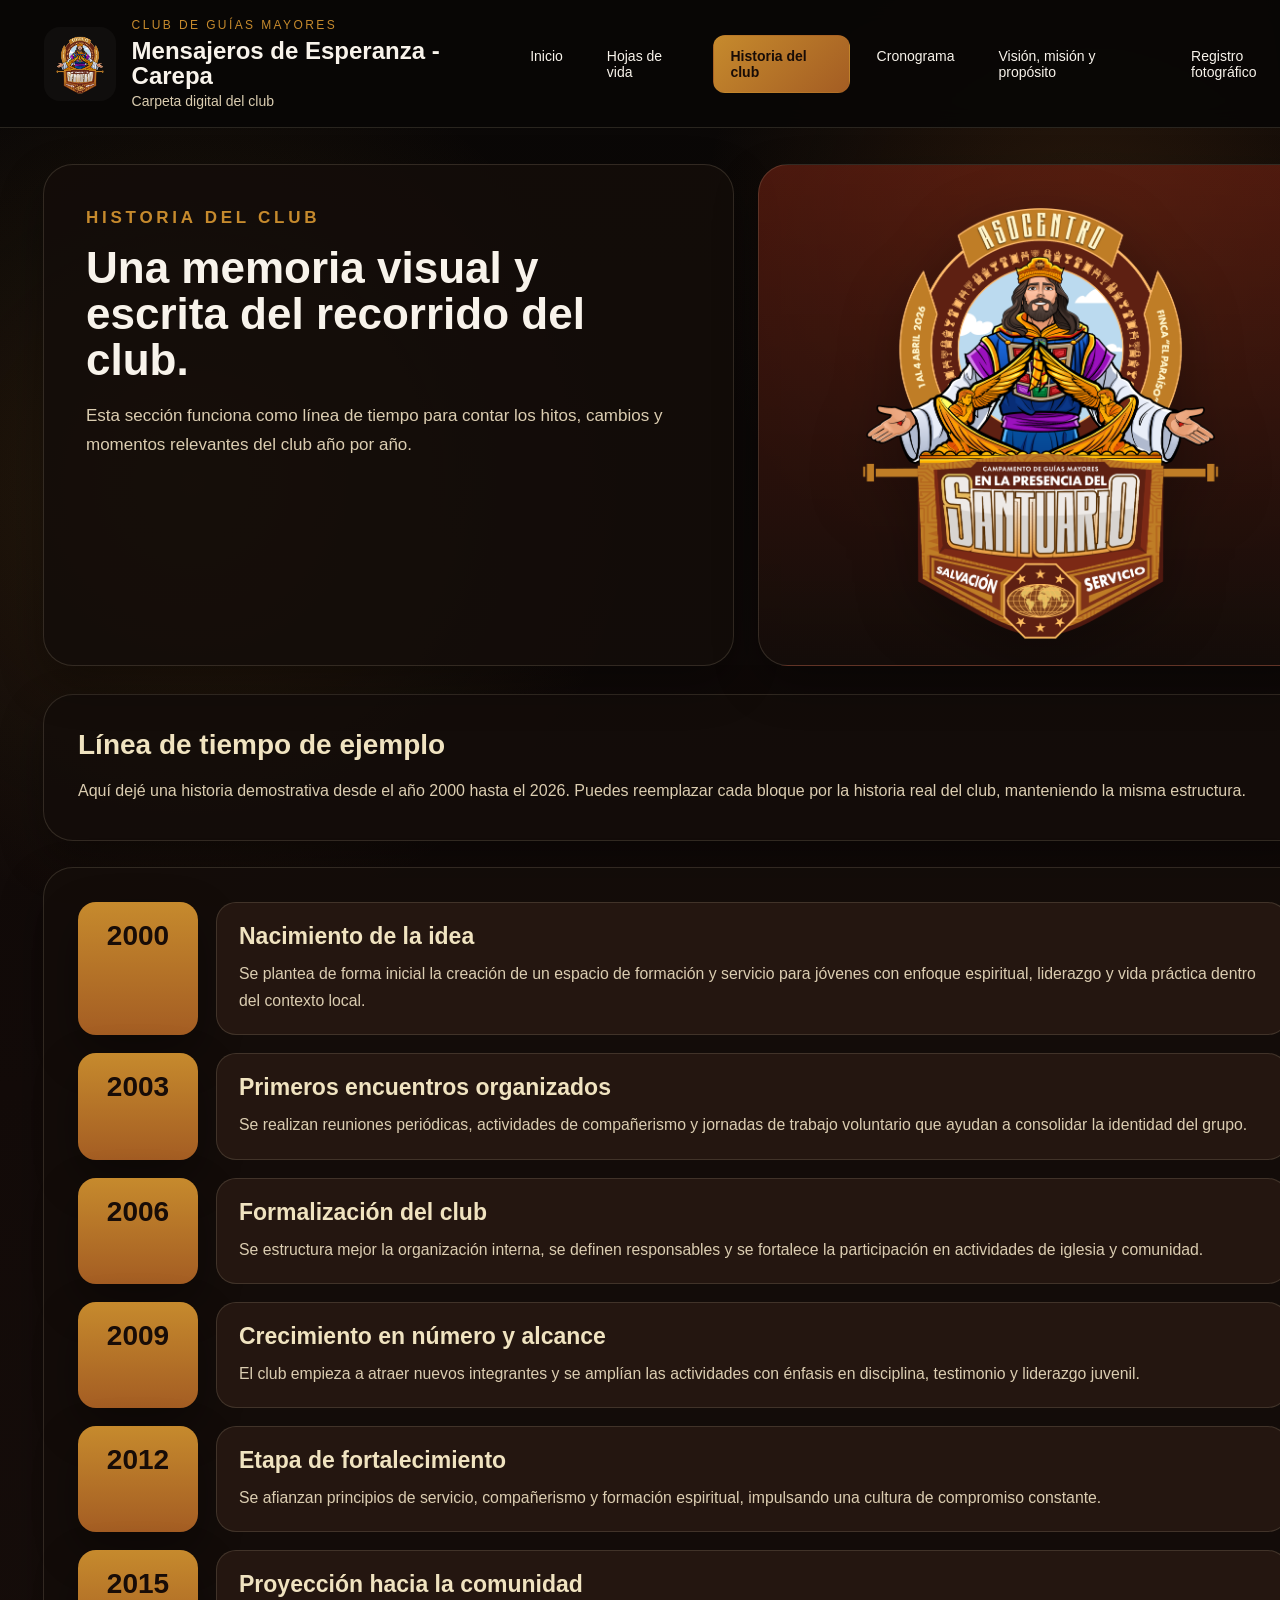
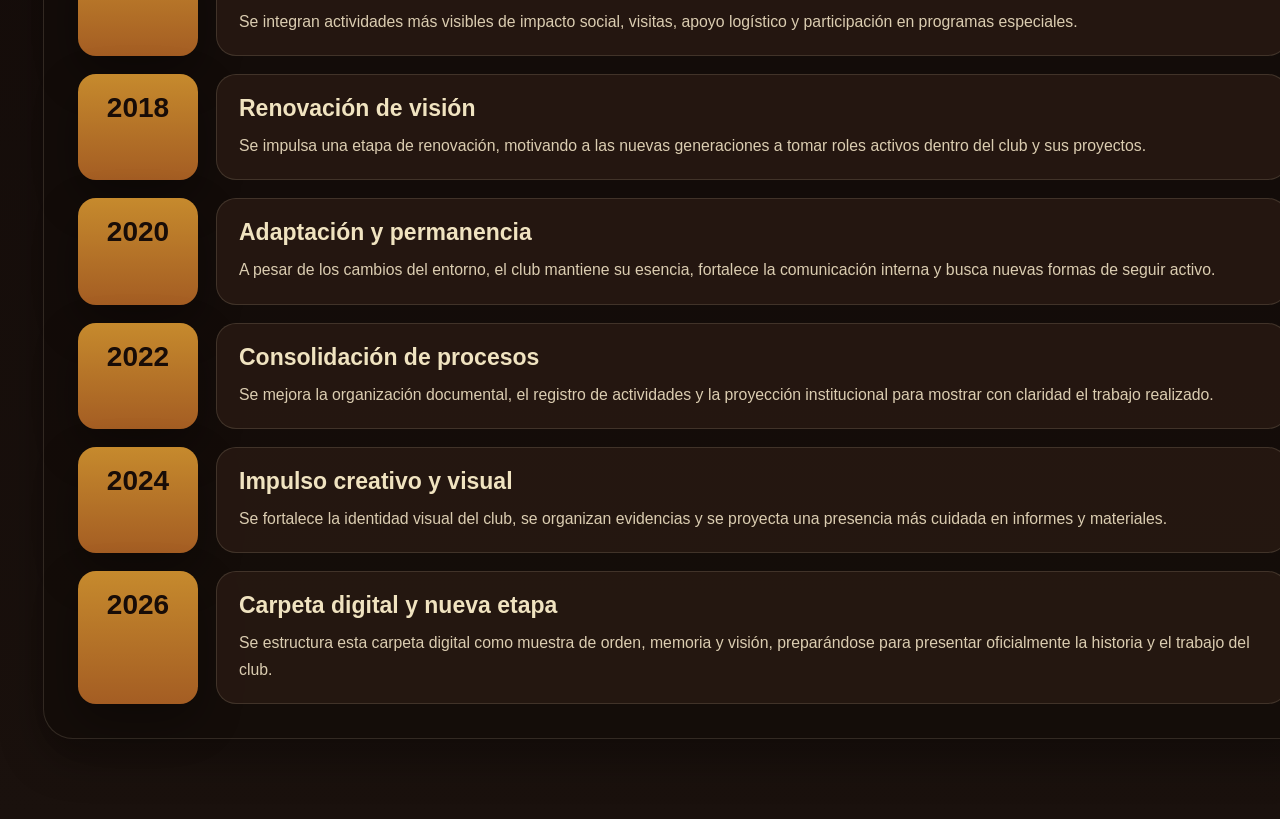
==== pages/historia.html @ 250b2249 "firts commit" ====
<!DOCTYPE html>
<html lang="es">
<head>
  <meta charset="UTF-8" />
  <title>Historia del club</title>
  <link rel="stylesheet" href="../styles/pages.css" />
</head>
<body data-page="historia">
  <header class="site-header">
    <div class="brand-box">
      <img src="../img/logo-campamento.png" alt="Logo del campamento" class="brand-logo" />
      <div class="brand-copy">
        <p class="eyebrow">CLUB DE GUÍAS MAYORES</p>
        <h1>Mensajeros de Esperanza - Carepa</h1>
        <p class="subcopy">Carpeta digital del club</p>
      </div>
    </div>

      <nav class="main-nav">
        <!-- Navegación principal del sitio -->
        <a href="../index.html" data-nav="inicio">Inicio</a>
        <a href="hojas-de-vida.html" data-nav="hojas">Hojas de vida</a>
        <a href="historia.html" data-nav="historia">Historia del club</a>
        <a href="cronograma.html" data-nav="cronograma">Cronograma</a>
        <a href="vision-mision-proposito.html" data-nav="vision">Visión, misión y propósito</a>
        <a href="registro-fotografico.html" data-nav="registro">Registro fotográfico</a>
      </nav>

  </header>

  <main class="page-shell">
    <section class="page-hero">
      <div class="hero-copy">
        <p class="page-tag">HISTORIA DEL CLUB</p>
        <h2>Una memoria visual y escrita del recorrido del club.</h2>
        <p>Esta sección funciona como línea de tiempo para contar los hitos, cambios y momentos relevantes del club año por año.</p>
      </div>
      <div class="hero-side"><img src="../img/logo-campamento.png" alt="Logo del campamento"></div>
    </section>
    
<section class="content-panel">
  <h3 class="panel-title">Línea de tiempo de ejemplo</h3>
  <p class="panel-text">
    Aquí dejé una historia demostrativa desde el año 2000 hasta el 2026. Puedes reemplazar cada bloque
    por la historia real del club, manteniendo la misma estructura.
  </p>
</section>
<section class="content-panel">
  <div class="timeline">
    
      <article class="timeline-item">
        <div class="timeline-year">2000</div>
        <div class="timeline-content">
          <h3>Nacimiento de la idea</h3>
          <p>Se plantea de forma inicial la creación de un espacio de formación y servicio para jóvenes con enfoque espiritual, liderazgo y vida práctica dentro del contexto local.</p>
        </div>
      </article>
      <article class="timeline-item">
        <div class="timeline-year">2003</div>
        <div class="timeline-content">
          <h3>Primeros encuentros organizados</h3>
          <p>Se realizan reuniones periódicas, actividades de compañerismo y jornadas de trabajo voluntario que ayudan a consolidar la identidad del grupo.</p>
        </div>
      </article>
      <article class="timeline-item">
        <div class="timeline-year">2006</div>
        <div class="timeline-content">
          <h3>Formalización del club</h3>
          <p>Se estructura mejor la organización interna, se definen responsables y se fortalece la participación en actividades de iglesia y comunidad.</p>
        </div>
      </article>
      <article class="timeline-item">
        <div class="timeline-year">2009</div>
        <div class="timeline-content">
          <h3>Crecimiento en número y alcance</h3>
          <p>El club empieza a atraer nuevos integrantes y se amplían las actividades con énfasis en disciplina, testimonio y liderazgo juvenil.</p>
        </div>
      </article>
      <article class="timeline-item">
        <div class="timeline-year">2012</div>
        <div class="timeline-content">
          <h3>Etapa de fortalecimiento</h3>
          <p>Se afianzan principios de servicio, compañerismo y formación espiritual, impulsando una cultura de compromiso constante.</p>
        </div>
      </article>
      <article class="timeline-item">
        <div class="timeline-year">2015</div>
        <div class="timeline-content">
          <h3>Proyección hacia la comunidad</h3>
          <p>Se integran actividades más visibles de impacto social, visitas, apoyo logístico y participación en programas especiales.</p>
        </div>
      </article>
      <article class="timeline-item">
        <div class="timeline-year">2018</div>
        <div class="timeline-content">
          <h3>Renovación de visión</h3>
          <p>Se impulsa una etapa de renovación, motivando a las nuevas generaciones a tomar roles activos dentro del club y sus proyectos.</p>
        </div>
      </article>
      <article class="timeline-item">
        <div class="timeline-year">2020</div>
        <div class="timeline-content">
          <h3>Adaptación y permanencia</h3>
          <p>A pesar de los cambios del entorno, el club mantiene su esencia, fortalece la comunicación interna y busca nuevas formas de seguir activo.</p>
        </div>
      </article>
      <article class="timeline-item">
        <div class="timeline-year">2022</div>
        <div class="timeline-content">
          <h3>Consolidación de procesos</h3>
          <p>Se mejora la organización documental, el registro de actividades y la proyección institucional para mostrar con claridad el trabajo realizado.</p>
        </div>
      </article>
      <article class="timeline-item">
        <div class="timeline-year">2024</div>
        <div class="timeline-content">
          <h3>Impulso creativo y visual</h3>
          <p>Se fortalece la identidad visual del club, se organizan evidencias y se proyecta una presencia más cuidada en informes y materiales.</p>
        </div>
      </article>
      <article class="timeline-item">
        <div class="timeline-year">2026</div>
        <div class="timeline-content">
          <h3>Carpeta digital y nueva etapa</h3>
          <p>Se estructura esta carpeta digital como muestra de orden, memoria y visión, preparándose para presentar oficialmente la historia y el trabajo del club.</p>
        </div>
      </article>
  </div>
</section>

  </main>
  <script src="../js/main.js"></script>
</body>
</html>
---- styles/pages.css ----
/* =========================================
   ESTILOS PARA TODAS LAS SUBPÁGINAS
   Ruta: /styles/pages.css
   ========================================= */
:root {
  --bg-dark: #0d0908; --panel: rgba(20, 13, 10, 0.88); --panel-soft: rgba(38, 24, 18, 0.92);
  --wine: #7a2313; --copper: #a45d23; --gold: #c68a2d; --sand: #f0e3c0;
  --text-main: #f8f3eb; --text-soft: #dbcdb1; --line: rgba(240, 227, 192, 0.14);
  --shadow: 0 18px 45px rgba(0, 0, 0, 0.32);
}
* { box-sizing: border-box; margin: 0; padding: 0; }
body {
  min-width: 1366px; font-family: "Segoe UI", Arial, sans-serif; color: var(--text-main);
  background:
    radial-gradient(circle at 15% 20%, rgba(198, 138, 45, 0.14), transparent 20%),
    radial-gradient(circle at 85% 10%, rgba(164, 93, 35, 0.20), transparent 16%),
    linear-gradient(180deg, #090706, #130b09 45%, #1a110d 100%);
}
.site-header {
  position: sticky; top: 0; z-index: 999; display: flex; align-items: center; justify-content: space-between;
  padding: 18px 44px; background: rgba(9, 7, 6, 0.94); border-bottom: 1px solid var(--line); backdrop-filter: blur(12px);
}
.brand-box { display: flex; align-items: center; gap: 16px; }
.brand-logo { width: 74px; height: 74px; object-fit: contain; border-radius: 16px; background: rgba(255, 255, 255, 0.03); padding: 4px; }
.brand-copy h1 { font-size: 24px; line-height: 1.05; }
.eyebrow { color: var(--gold); font-size: 12px; letter-spacing: 0.2em; margin-bottom: 6px; }
.subcopy { color: var(--text-soft); font-size: 14px; margin-top: 5px; }
.main-nav { display: flex; gap: 10px; }
.main-nav a {
  text-decoration: none; color: var(--text-main); padding: 12px 16px; border-radius: 12px;
  border: 1px solid transparent; transition: all 0.25s ease; font-size: 14px;
}
.main-nav a:hover { background: rgba(198, 138, 45, 0.12); border-color: rgba(198, 138, 45, 0.34); transform: translateY(-2px); }
.main-nav a.active { background: linear-gradient(135deg, var(--gold), var(--copper)); color: #180c07; font-weight: 800; }
.page-shell { width: 1280px; margin: 36px auto 80px; }
.page-hero { display: grid; grid-template-columns: 1.1fr 0.9fr; gap: 24px; margin-bottom: 28px; }
.hero-copy, .hero-side {
  background: var(--panel); border: 1px solid var(--line); border-radius: 30px; box-shadow: var(--shadow);
}
.hero-copy { padding: 38px 42px; }
.hero-copy .page-tag { color: var(--gold); letter-spacing: 0.22em; font-weight: 700; margin-bottom: 12px; }
.hero-copy h2 { font-size: 44px; margin-bottom: 18px; line-height: 1.05; }
.hero-copy p { color: var(--text-soft); line-height: 1.72; font-size: 17px; margin-bottom: 12px; }
.hero-side {
  display: flex; align-items: center; justify-content: center; min-height: 280px; overflow: hidden;
  background: radial-gradient(circle at center, rgba(198, 138, 45, 0.18), transparent 30%),
              linear-gradient(180deg, rgba(122, 35, 19, 0.56), rgba(20, 13, 10, 0.92));
}
.hero-side img { width: 72%; object-fit: contain; filter: drop-shadow(0 18px 30px rgba(0, 0, 0, 0.3)); }
.content-panel {
  background: var(--panel); border: 1px solid var(--line); border-radius: 30px; box-shadow: var(--shadow);
  padding: 34px; margin-bottom: 26px;
}
.panel-title { color: var(--sand); font-size: 28px; margin-bottom: 16px; }
.panel-text { color: var(--text-soft); line-height: 1.8; font-size: 16px; }
.pdf-frame { width: 100%; height: 860px; border: 1px solid rgba(240, 227, 192, 0.16); border-radius: 18px; background: #fff; }
.download-row { display: flex; gap: 16px; margin-top: 20px; }
.primary-btn, .secondary-btn {
  display: inline-flex; align-items: center; justify-content: center; min-width: 190px; padding: 14px 18px;
  border-radius: 14px; text-decoration: none; font-weight: 700; transition: all 0.25s ease;
}
.primary-btn { color: #180c07; background: linear-gradient(135deg, var(--gold), #e2b86a); }
.primary-btn:hover { transform: translateY(-2px); box-shadow: 0 14px 28px rgba(198, 138, 45, 0.26); }
.secondary-btn { color: var(--sand); border: 1px solid rgba(240, 227, 192, 0.2); background: rgba(255, 255, 255, 0.03); }
.secondary-btn:hover { background: rgba(240, 227, 192, 0.08); }
.timeline { display: grid; gap: 18px; }
.timeline-item { display: grid; grid-template-columns: 120px 1fr; gap: 18px; align-items: stretch; }
.timeline-year {
  padding: 18px 16px; border-radius: 18px; background: linear-gradient(180deg, var(--gold), var(--copper));
  color: #180c07; font-weight: 900; font-size: 28px; text-align: center; box-shadow: var(--shadow);
}
.timeline-content { padding: 20px 22px; border-radius: 20px; background: var(--panel-soft); border: 1px solid var(--line); }
.timeline-content h3 { color: var(--sand); margin-bottom: 10px; font-size: 23px; }
.timeline-content p { color: var(--text-soft); line-height: 1.72; font-size: 15.8px; }
.statement-grid { display: grid; grid-template-columns: repeat(3, 1fr); gap: 22px; }
.statement-card {
  padding: 28px; border-radius: 24px; background: linear-gradient(180deg, rgba(122, 35, 19, 0.55), rgba(41, 24, 18, 0.92));
  border: 1px solid rgba(198, 138, 45, 0.18); transition: transform 0.25s ease, border-color 0.25s ease;
}
.statement-card:hover { transform: translateY(-4px); border-color: rgba(240, 227, 192, 0.3); }
.statement-card h3 { color: var(--sand); margin-bottom: 12px; font-size: 24px; }
.statement-card p, .statement-card ul { color: var(--text-soft); line-height: 1.75; font-size: 15.8px; }
.statement-card ul { padding-left: 18px; }
.gallery-wrap { display: grid; gap: 22px; }
.activity-card {
  border-radius: 28px; overflow: hidden; border: 1px solid var(--line); background: var(--panel); box-shadow: var(--shadow);
}
.activity-header {
  display: flex; justify-content: space-between; align-items: center; padding: 24px 28px;
  background: linear-gradient(90deg, rgba(122, 35, 19, 0.75), rgba(164, 93, 35, 0.48));
}
.activity-header h3 { color: var(--sand); font-size: 26px; }
.activity-header p, .activity-header span { color: var(--text-soft); }
.carousel-shell { position: relative; padding: 26px 28px 30px; overflow: hidden; }
.carousel-track { display: flex; gap: 16px; transition: transform 0.35s ease; }
.carousel-slide {
  min-width: calc(33.333% - 11px); background: rgba(255, 255, 255, 0.02);
  border-radius: 22px; overflow: hidden; border: 1px solid rgba(240, 227, 192, 0.08);
}
.carousel-slide img { display: block; width: 100%; height: 240px; object-fit: cover; }
.carousel-caption { padding: 16px; color: var(--text-soft); line-height: 1.6; }
.carousel-controls { display: flex; gap: 12px; margin-top: 18px; }
.carousel-btn {
  appearance: none; border: none; cursor: pointer; padding: 12px 16px; border-radius: 12px;
  background: linear-gradient(135deg, var(--gold), var(--copper)); color: #180c07; font-weight: 800; transition: transform 0.22s ease;
}
.carousel-btn:hover { transform: translateY(-2px); }
.edit-tip { margin-top: 12px; color: #d9c094; font-size: 14px; }
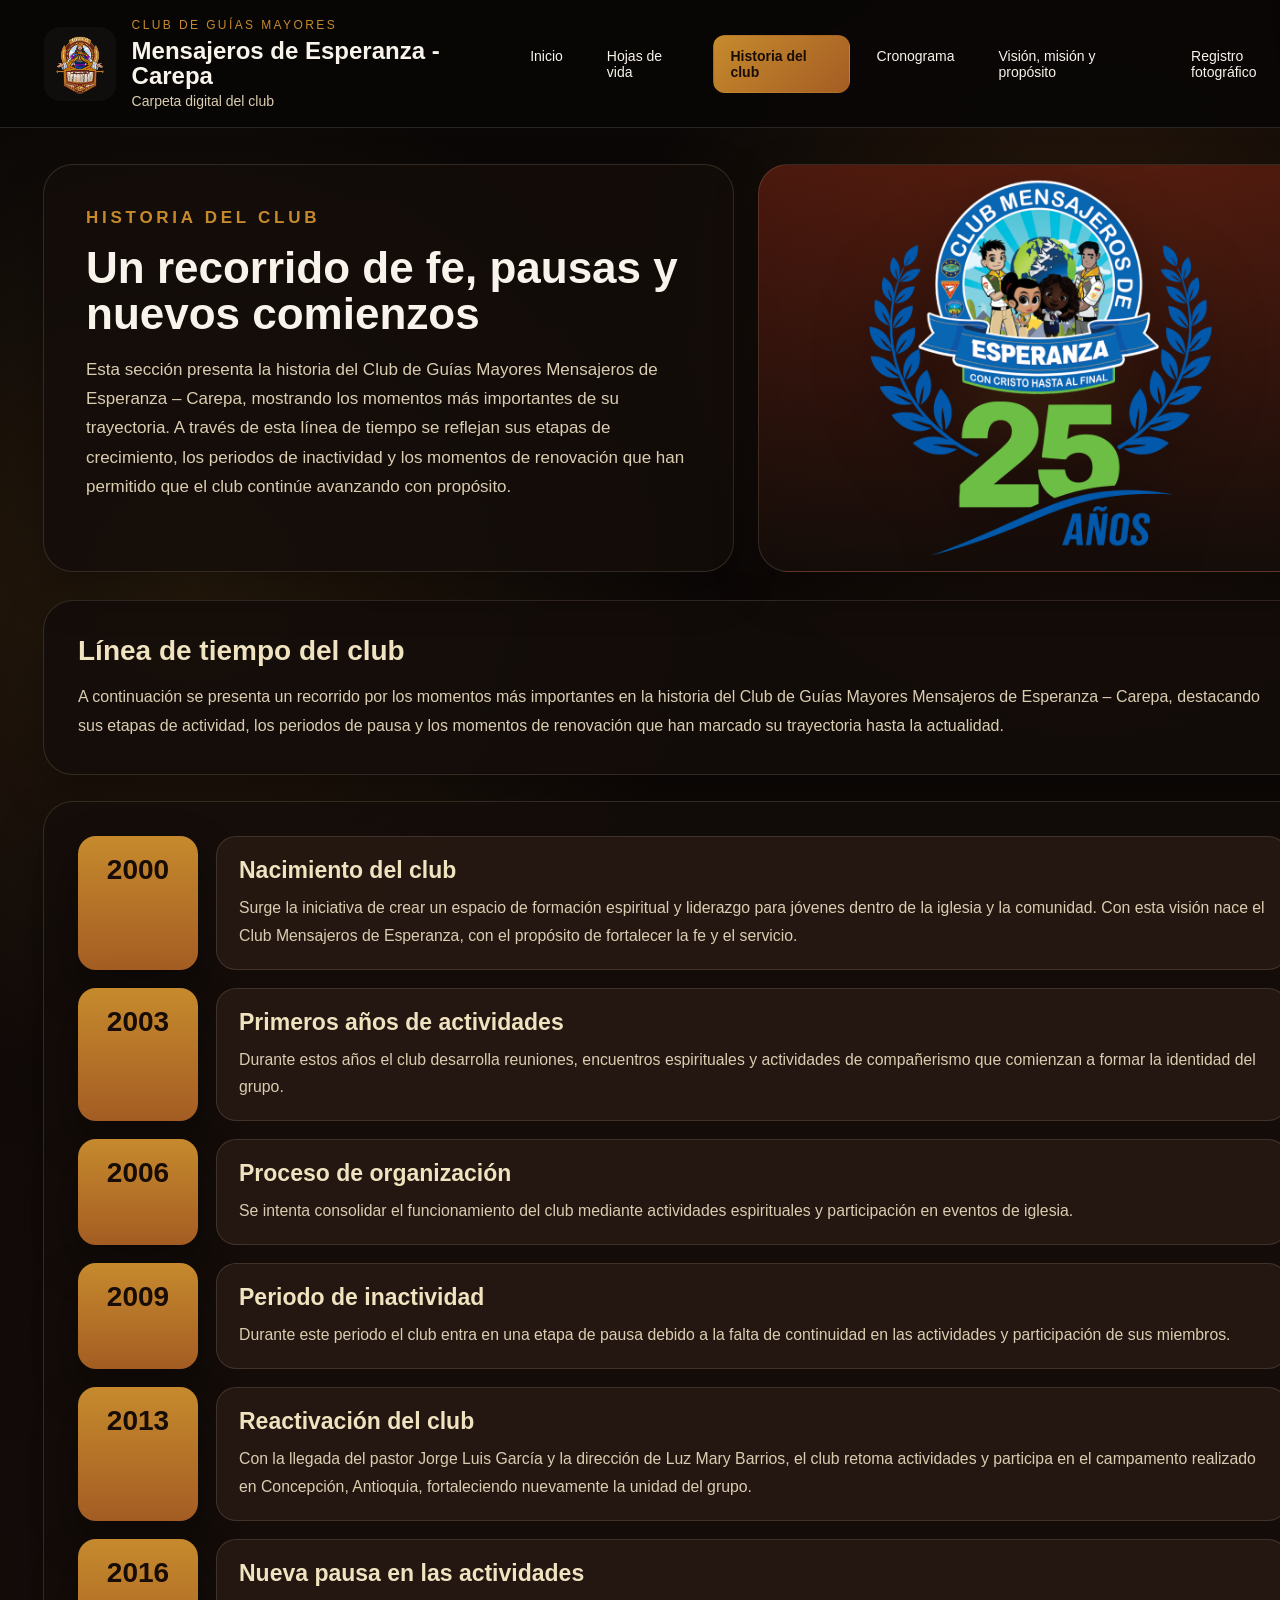
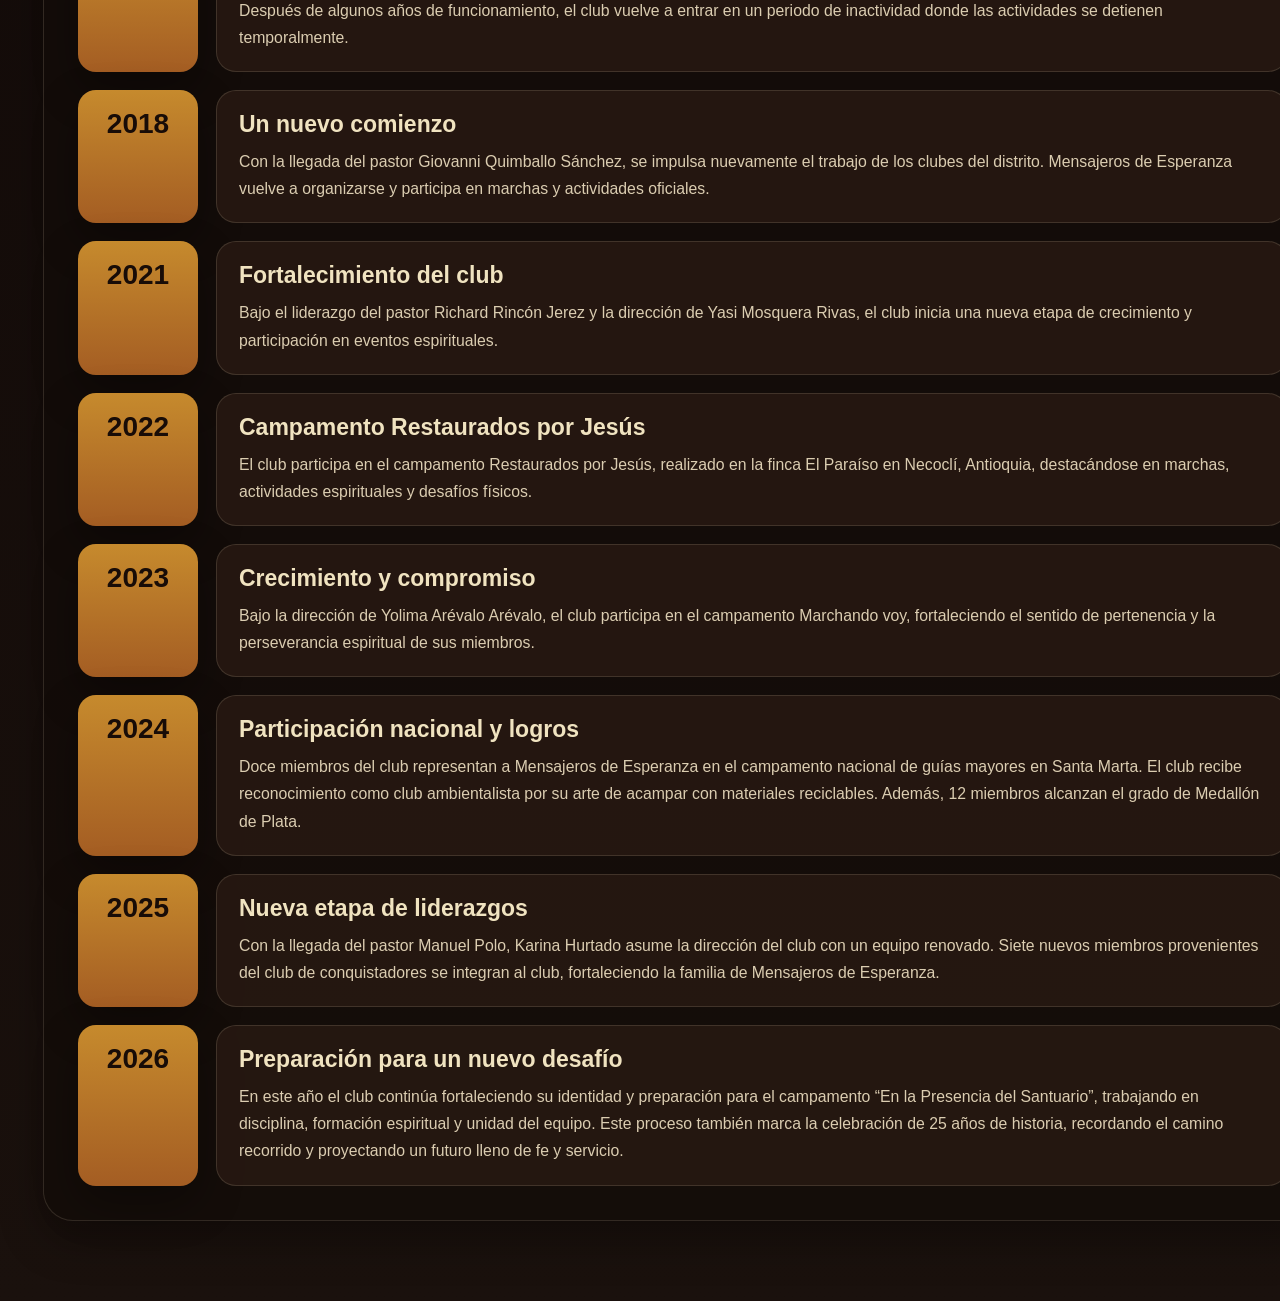
==== commit 33dc8683: "falta poco soldado" ====
--- a/pages/historia.html
+++ b/pages/historia.html
@@ -1,10 +1,12 @@
 <!DOCTYPE html>
 <html lang="es">
+
 <head>
   <meta charset="UTF-8" />
   <title>Historia del club</title>
   <link rel="stylesheet" href="../styles/pages.css" />
 </head>
+
 <body data-page="historia">
   <header class="site-header">
     <div class="brand-box">
@@ -16,15 +18,15 @@
       </div>
     </div>
 
-      <nav class="main-nav">
-        <!-- Navegación principal del sitio -->
-        <a href="../index.html" data-nav="inicio">Inicio</a>
-        <a href="hojas-de-vida.html" data-nav="hojas">Hojas de vida</a>
-        <a href="historia.html" data-nav="historia">Historia del club</a>
-        <a href="cronograma.html" data-nav="cronograma">Cronograma</a>
-        <a href="vision-mision-proposito.html" data-nav="vision">Visión, misión y propósito</a>
-        <a href="registro-fotografico.html" data-nav="registro">Registro fotográfico</a>
-      </nav>
+    <nav class="main-nav">
+      <!-- Navegación principal del sitio -->
+      <a href="../index.html" data-nav="inicio">Inicio</a>
+      <a href="hojas-de-vida.html" data-nav="hojas">Hojas de vida</a>
+      <a href="historia.html" data-nav="historia">Historia del club</a>
+      <a href="cronograma.html" data-nav="cronograma">Cronograma</a>
+      <a href="vision-mision-proposito.html" data-nav="vision">Visión, misión y propósito</a>
+      <a href="registro-fotografico.html" data-nav="registro">Registro fotográfico</a>
+    </nav>
 
   </header>
 
@@ -32,103 +34,143 @@
     <section class="page-hero">
       <div class="hero-copy">
         <p class="page-tag">HISTORIA DEL CLUB</p>
-        <h2>Una memoria visual y escrita del recorrido del club.</h2>
-        <p>Esta sección funciona como línea de tiempo para contar los hitos, cambios y momentos relevantes del club año por año.</p>
+        <h2>Un recorrido de fe, pausas y nuevos comienzos</h2>
+        <p>Esta sección presenta la historia del Club de Guías Mayores Mensajeros de Esperanza – Carepa, mostrando los
+          momentos más importantes de su trayectoria. A través de esta línea de tiempo se reflejan sus etapas de
+          crecimiento, los periodos de inactividad y los momentos de renovación que han permitido que el club continúe
+          avanzando con propósito.</p>
       </div>
-      <div class="hero-side"><img src="../img/logo-campamento.png" alt="Logo del campamento"></div>
+      <div class="hero-side"><img src="../img/25_años_logo_mensajeros.png" alt="Logo del campamento"></div>
     </section>
-    
-<section class="content-panel">
-  <h3 class="panel-title">Línea de tiempo de ejemplo</h3>
-  <p class="panel-text">
-    Aquí dejé una historia demostrativa desde el año 2000 hasta el 2026. Puedes reemplazar cada bloque
-    por la historia real del club, manteniendo la misma estructura.
-  </p>
-</section>
-<section class="content-panel">
-  <div class="timeline">
-    
-      <article class="timeline-item">
-        <div class="timeline-year">2000</div>
-        <div class="timeline-content">
-          <h3>Nacimiento de la idea</h3>
-          <p>Se plantea de forma inicial la creación de un espacio de formación y servicio para jóvenes con enfoque espiritual, liderazgo y vida práctica dentro del contexto local.</p>
-        </div>
-      </article>
-      <article class="timeline-item">
-        <div class="timeline-year">2003</div>
-        <div class="timeline-content">
-          <h3>Primeros encuentros organizados</h3>
-          <p>Se realizan reuniones periódicas, actividades de compañerismo y jornadas de trabajo voluntario que ayudan a consolidar la identidad del grupo.</p>
-        </div>
-      </article>
-      <article class="timeline-item">
-        <div class="timeline-year">2006</div>
-        <div class="timeline-content">
-          <h3>Formalización del club</h3>
-          <p>Se estructura mejor la organización interna, se definen responsables y se fortalece la participación en actividades de iglesia y comunidad.</p>
-        </div>
-      </article>
-      <article class="timeline-item">
-        <div class="timeline-year">2009</div>
-        <div class="timeline-content">
-          <h3>Crecimiento en número y alcance</h3>
-          <p>El club empieza a atraer nuevos integrantes y se amplían las actividades con énfasis en disciplina, testimonio y liderazgo juvenil.</p>
-        </div>
-      </article>
-      <article class="timeline-item">
-        <div class="timeline-year">2012</div>
-        <div class="timeline-content">
-          <h3>Etapa de fortalecimiento</h3>
-          <p>Se afianzan principios de servicio, compañerismo y formación espiritual, impulsando una cultura de compromiso constante.</p>
-        </div>
-      </article>
-      <article class="timeline-item">
-        <div class="timeline-year">2015</div>
-        <div class="timeline-content">
-          <h3>Proyección hacia la comunidad</h3>
-          <p>Se integran actividades más visibles de impacto social, visitas, apoyo logístico y participación en programas especiales.</p>
-        </div>
-      </article>
-      <article class="timeline-item">
-        <div class="timeline-year">2018</div>
-        <div class="timeline-content">
-          <h3>Renovación de visión</h3>
-          <p>Se impulsa una etapa de renovación, motivando a las nuevas generaciones a tomar roles activos dentro del club y sus proyectos.</p>
-        </div>
-      </article>
-      <article class="timeline-item">
-        <div class="timeline-year">2020</div>
-        <div class="timeline-content">
-          <h3>Adaptación y permanencia</h3>
-          <p>A pesar de los cambios del entorno, el club mantiene su esencia, fortalece la comunicación interna y busca nuevas formas de seguir activo.</p>
-        </div>
-      </article>
-      <article class="timeline-item">
-        <div class="timeline-year">2022</div>
-        <div class="timeline-content">
-          <h3>Consolidación de procesos</h3>
-          <p>Se mejora la organización documental, el registro de actividades y la proyección institucional para mostrar con claridad el trabajo realizado.</p>
-        </div>
-      </article>
-      <article class="timeline-item">
-        <div class="timeline-year">2024</div>
-        <div class="timeline-content">
-          <h3>Impulso creativo y visual</h3>
-          <p>Se fortalece la identidad visual del club, se organizan evidencias y se proyecta una presencia más cuidada en informes y materiales.</p>
-        </div>
-      </article>
-      <article class="timeline-item">
-        <div class="timeline-year">2026</div>
-        <div class="timeline-content">
-          <h3>Carpeta digital y nueva etapa</h3>
-          <p>Se estructura esta carpeta digital como muestra de orden, memoria y visión, preparándose para presentar oficialmente la historia y el trabajo del club.</p>
-        </div>
-      </article>
-  </div>
-</section>
+
+    <section class="content-panel">
+      <h3 class="panel-title">Línea de tiempo del club</h3>
+        <p class="panel-text">
+          A continuación se presenta un recorrido por los momentos más importantes en la historia del Club de Guías
+          Mayores Mensajeros de Esperanza – Carepa, destacando sus etapas de actividad, los periodos de pausa y los
+          momentos de renovación que han marcado su trayectoria hasta la actualidad.
+        </p>
+    </section>
+    <section class="content-panel">
+      <div class="timeline">
+
+        <article class="timeline-item">
+          <div class="timeline-year">2000</div>
+          <div class="timeline-content">
+            <h3>Nacimiento del club</h3>
+            <p>Surge la iniciativa de crear un espacio de formación espiritual y liderazgo para jóvenes dentro de la
+              iglesia y la comunidad. Con esta visión nace el Club Mensajeros de Esperanza, con el propósito de
+              fortalecer la fe y el servicio.</p>
+          </div>
+        </article>
+        <article class="timeline-item">
+          <div class="timeline-year">2003</div>
+          <div class="timeline-content">
+            <h3>Primeros años de actividades</h3>
+            <p>Durante estos años el club desarrolla reuniones, encuentros espirituales y actividades de compañerismo
+              que comienzan a formar la identidad del grupo.</p>
+          </div>
+        </article>
+        <article class="timeline-item">
+          <div class="timeline-year">2006</div>
+          <div class="timeline-content">
+            <h3>Proceso de organización</h3>
+            <p>Se intenta consolidar el funcionamiento del club mediante actividades espirituales y participación en
+              eventos de iglesia.</p>
+          </div>
+        </article>
+        <article class="timeline-item">
+          <div class="timeline-year">2009</div>
+          <div class="timeline-content">
+            <h3>Periodo de inactividad</h3>
+            <p>Durante este periodo el club entra en una etapa de pausa debido a la falta de continuidad en las
+              actividades y participación de sus miembros.</p>
+          </div>
+        </article>
+        <article class="timeline-item">
+          <div class="timeline-year">2013</div>
+          <div class="timeline-content">
+            <h3>Reactivación del club</h3>
+            <p>Con la llegada del pastor Jorge Luis García y la dirección de Luz Mary Barrios, el club retoma
+              actividades y participa en el campamento realizado en Concepción, Antioquia, fortaleciendo nuevamente la
+              unidad del grupo.</p>
+          </div>
+        </article>
+        <article class="timeline-item">
+          <div class="timeline-year">2016</div>
+          <div class="timeline-content">
+            <h3>Nueva pausa en las actividades</h3>
+            <p>Después de algunos años de funcionamiento, el club vuelve a entrar en un periodo de inactividad donde las
+              actividades se detienen temporalmente.</p>
+          </div>
+        </article>
+        <article class="timeline-item">
+          <div class="timeline-year">2018</div>
+          <div class="timeline-content">
+            <h3>Un nuevo comienzo</h3>
+            <p>Con la llegada del pastor Giovanni Quimballo Sánchez, se impulsa nuevamente el trabajo de los clubes del
+              distrito.
+              Mensajeros de Esperanza vuelve a organizarse y participa en marchas y actividades oficiales.</p>
+          </div>
+        </article>
+        <article class="timeline-item">
+          <div class="timeline-year">2021</div>
+          <div class="timeline-content">
+            <h3>Fortalecimiento del club</h3>
+            <p>Bajo el liderazgo del pastor Richard Rincón Jerez y la dirección de Yasi Mosquera Rivas, el club inicia
+              una nueva etapa de crecimiento y participación en eventos espirituales.</p>
+          </div>
+        </article>
+        <article class="timeline-item">
+          <div class="timeline-year">2022</div>
+          <div class="timeline-content">
+            <h3>Campamento Restaurados por Jesús</h3>
+            <p>El club participa en el campamento Restaurados por Jesús, realizado en la finca El Paraíso en Necoclí,
+              Antioquia, destacándose en marchas, actividades espirituales y desafíos físicos.</p>
+          </div>
+        </article>
+        <article class="timeline-item">
+          <div class="timeline-year">2023</div>
+          <div class="timeline-content">
+            <h3>Crecimiento y compromiso</h3>
+            <p>Bajo la dirección de Yolima Arévalo Arévalo, el club participa en el campamento Marchando voy,
+              fortaleciendo el sentido de pertenencia y la perseverancia espiritual de sus miembros.</p>
+          </div>
+        </article>
+        <article class="timeline-item">
+          <div class="timeline-year">2024</div>
+          <div class="timeline-content">
+            <h3>Participación nacional y logros</h3>
+            <p>Doce miembros del club representan a Mensajeros de Esperanza en el campamento nacional de guías mayores
+              en Santa Marta.
+              El club recibe reconocimiento como club ambientalista por su arte de acampar con materiales reciclables.
+              Además, 12 miembros alcanzan el grado de Medallón de Plata.</p>
+          </div>
+        </article>
+        <article class="timeline-item">
+          <div class="timeline-year">2025</div>
+          <div class="timeline-content">
+            <h3>Nueva etapa de liderazgos</h3>
+            <p>Con la llegada del pastor Manuel Polo, Karina Hurtado asume la dirección del club con un equipo renovado.
+              Siete nuevos miembros provenientes del club de conquistadores se integran al club, fortaleciendo la
+              familia de Mensajeros de Esperanza.</p>
+          </div>
+        </article>
+        <article class="timeline-item">
+          <div class="timeline-year">2026</div>
+          <div class="timeline-content">
+            <h3>Preparación para un nuevo desafío</h3>
+            <p>En este año el club continúa fortaleciendo su identidad y preparación para el campamento “En la Presencia
+              del Santuario”, trabajando en disciplina, formación espiritual y unidad del equipo.
+              Este proceso también marca la celebración de 25 años de historia, recordando el camino recorrido y
+              proyectando un futuro lleno de fe y servicio.</p>
+          </div>
+        </article>
+      </div>
+    </section>
 
   </main>
   <script src="../js/main.js"></script>
 </body>
+
 </html>
